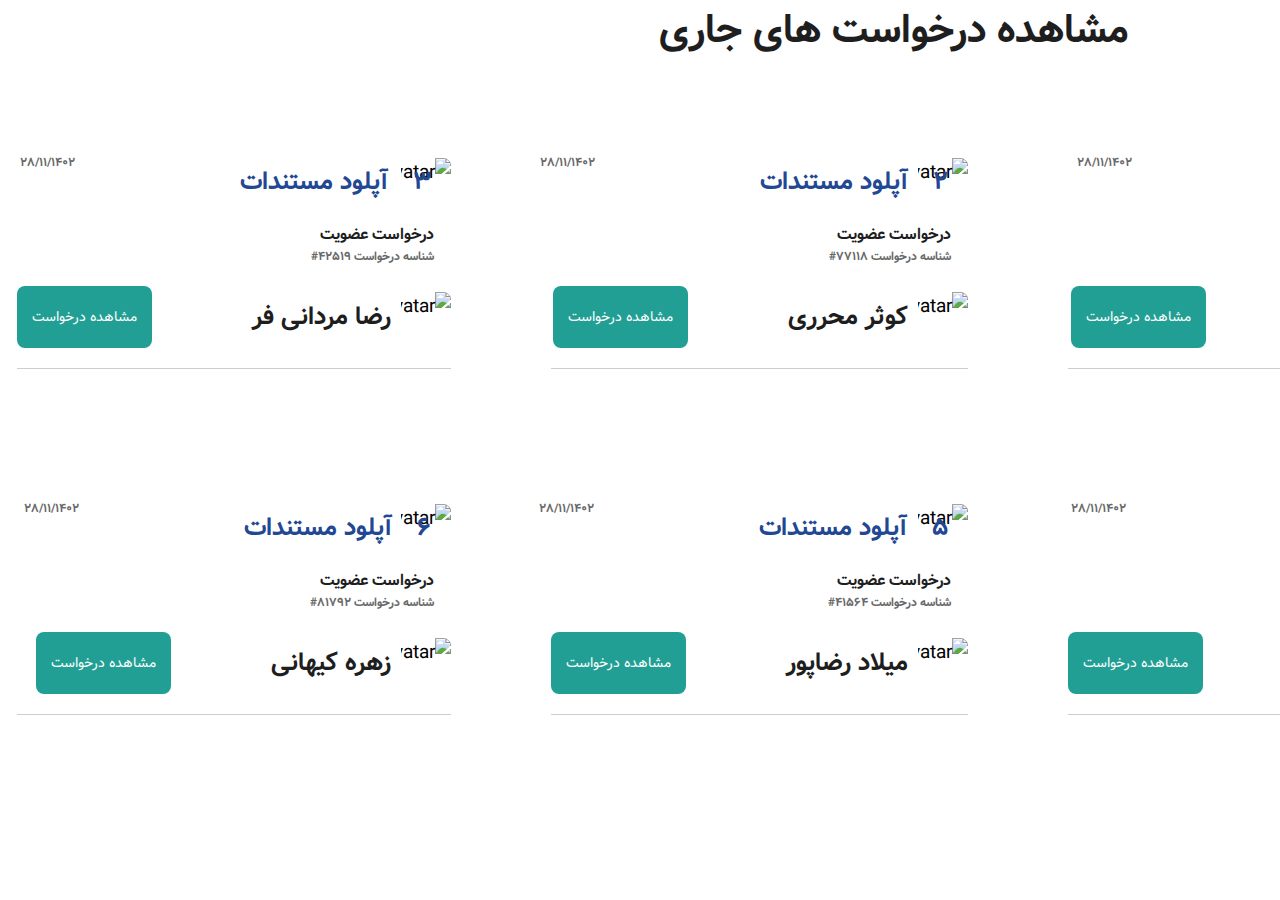
==== src/index.html @ 067192a9 "initial commit" ====
<!DOCTYPE html>
<html lang="en" dir="rtl">
  <head>
    <meta charset="UTF-8" />
    <meta name="viewport" content="width=device-width, initial-scale=1.0" />
    <link rel="stylesheet" href="./CSS/fonts.css" />
    <link rel="stylesheet" href="./CSS/style.css" />
    <title>Task 1</title>
  </head>
  <body>
    <header><h1>مشاهده درخواست های جاری</h1></header>
   <section class="container .block">
    <section class="card">
      <section class="request block">
        <div class="avatar">
          <figure class="avatar__figure">
            <img
              src="./assets/images/request-box-number.png"
              alt="Username Avatar"
            />
            <figcaption class="avatar__caption">
              <span
                ><div class="item-box"><h2>1</h2></div></span
              >
              <h2>آپلود مستندات</h2>
            </figcaption>
          </figure>
          <h3 class="request__date">28/11/1402</h3>
        </div>
      </section>
      <section class="request__text">
        <h2>درخواست عضویت</h2>
        <h3>شناسه درخواست 32546#</h3>
      </section>
      <section class="footer block">
        <div class="avatar">
          <figure class="avatar__figure">
            <img src="./assets/images/Avatar-1.png" alt="Username Avatar" />
            <figcaption class="avatar__caption">
              <h2>محمد کارزانی</h2>
            </figcaption>
          </figure>
        </div>
        <button class="btn">مشاهده درخواست</button>
      </section>
    </section>
    <section class="card">
      <section class="request block">
        <div class="avatar">
          <figure class="avatar__figure">
            <img
              src="./assets/images/request-box-number.png"
              alt="Username Avatar"
            />
            <figcaption class="avatar__caption">
              <span
                ><div class="item-box"><h2>2</h2></div></span
              >
              <h2>آپلود مستندات</h2>
            </figcaption>
          </figure>
          <h3 class="request__date">28/11/1402</h3>
        </div>
      </section>
      <section class="request__text">
        <h2>درخواست عضویت</h2>
        <h3>شناسه درخواست 77118#</h3>
      </section>
      <section class="footer block">
        <div class="avatar">
          <figure class="avatar__figure">
            <img src="./assets/images/Avatar-2.png" alt="Username Avatar" />
            <figcaption class="avatar__caption">
              <h2>کوثر محرری</h2>
            </figcaption>
          </figure>
        </div>
        <button class="btn">مشاهده درخواست</button>
      </section>
    </section>
    <section class="card">
      <section class="request block">
        <div class="avatar">
          <figure class="avatar__figure">
            <img
              src="./assets/images/request-box-number.png"
              alt="Username Avatar"
            />
            <figcaption class="avatar__caption">
              <span
                ><div class="item-box"><h2>3</h2></div></span
              >
              <h2>آپلود مستندات</h2>
            </figcaption>
          </figure>
          <h3 class="request__date">28/11/1402</h3>
        </div>
      </section>
      <section class="request__text">
        <h2>درخواست عضویت</h2>
        <h3>شناسه درخواست 42519#</h3>
      </section>
      <section class="footer block">
        <div class="avatar">
          <figure class="avatar__figure">
            <img src="./assets/images/Avatar-3.png" alt="Username Avatar" />
            <figcaption class="avatar__caption">
              <h2>رضا مردانی فر</h2>
            </figcaption>
          </figure>
        </div>
        <button class="btn">مشاهده درخواست</button>
      </section>
    </section>
    <section class="card">
      <section class="request block">
        <div class="avatar">
          <figure class="avatar__figure">
            <img
              src="./assets/images/request-box-number.png"
              alt="Username Avatar"
            />
            <figcaption class="avatar__caption">
              <span
                ><div class="item-box"><h2>4</h2></div></span
              >
              <h2>آپلود مستندات</h2>
            </figcaption>
          </figure>
          <h3 class="request__date">28/11/1402</h3>
        </div>
      </section>
      <section class="request__text">
        <h2>درخواست عضویت</h2>
        <h3>شناسه درخواست 10763#</h3>
      </section>
      <section class="footer block">
        <div class="avatar">
          <figure class="avatar__figure">
            <img src="./assets/images/Avatar-4.png" alt="Username Avatar" />
            <figcaption class="avatar__caption">
              <h2>منصور حسنی</h2>
            </figcaption>
          </figure>
        </div>
        <button class="btn">مشاهده درخواست</button>
      </section>
    </section>
    <section class="card">
      <section class="request block">
        <div class="avatar">
          <figure class="avatar__figure">
            <img
              src="./assets/images/request-box-number.png"
              alt="Username Avatar"
            />
            <figcaption class="avatar__caption">
              <span
                ><div class="item-box"><h2>5</h2></div></span
              >
              <h2>آپلود مستندات</h2>
            </figcaption>
          </figure>
          <h3 class="request__date">28/11/1402</h3>
        </div>
      </section>
      <section class="request__text">
        <h2>درخواست عضویت</h2>
        <h3>شناسه درخواست 41564#</h3>
      </section>
      <section class="footer block">
        <div class="avatar">
          <figure class="avatar__figure">
            <img src="./assets/images/Avatar-5.png" alt="Username Avatar" />
            <figcaption class="avatar__caption">
              <h2>میلاد رضاپور </h2>
            </figcaption>
          </figure>
        </div>
        <button class="btn">مشاهده درخواست</button>
      </section>
    </section>
    <section class="card">
      <section class="request block">
        <div class="avatar">
          <figure class="avatar__figure">
            <img
              src="./assets/images/request-box-number.png"
              alt="Username Avatar"
            />
            <figcaption class="avatar__caption">
              <span
                ><div class="item-box"><h2>6</h2></div></span
              >
              <h2>آپلود مستندات</h2>
            </figcaption>
          </figure>
          <h3 class="request__date">28/11/1402</h3>
        </div>
      </section>
      <section class="request__text">
        <h2>درخواست عضویت</h2>
        <h3>شناسه درخواست 81792#</h3>
      </section>
      <section class="footer block">
        <div class="avatar">
          <figure class="avatar__figure">
            <img src="./assets/images/Avatar-6.png" alt="Username Avatar" />
            <figcaption class="avatar__caption">
              <h2>زهره کیهانی</h2>
            </figcaption>
          </figure>
        </div>
        <button class="btn">مشاهده درخواست</button>
      </section>
    </section>
   </section>
    <script src="./JS/main.js"></script>
  </body>
</html>
---- src/CSS/fonts.css ----
@font-face {
  font-family: "vazir";
  font-weight: 400;
  font-style: normal;
  src: url("/assets/fonts/Vazir.woff") format("woff");
}

@font-face {
  font-family: "vazir";
  font-weight: 700;
  font-style: normal;
  src: url("/assets/fonts/Vazir-Bold.woff") format("woff");
}

body,
button {
  font-family: "vazir";
}
* {
  -webkit-user-select: none;
} 

/*  PREVENT TEXT SIZE SCALLING */

/* iPhone, portrait & landscape. */
@media all and (max-device-width: 480px) {
  html,
  body,
  p {
    text-size-adjust: none !important;
    -webkit-text-size-adjust: none !important;
    -moz-text-size-adjust: none !important;
    -ms-text-size-adjust: none !important;
  }
}
/* iPad, portrait & landscape. */
@media all and (min-device-width: 768px) and (max-device-width: 1024px) {
  html,
  body,
  p {
    text-size-adjust: none !important;
    -webkit-text-size-adjust: none !important;
    -moz-text-size-adjust: none !important;
    -ms-text-size-adjust: none !important;
  }
}
---- src/CSS/style.css ----
/* Reset  */
*,
*::before,
*::after {
  box-sizing: border-box;
  margin: 0;
  padding: 0;
  list-style: none;
}

/* root variable */
:root {
  --color-primary: #219f94;
  --color-secondary: #afcfde;
  --color-headings: #1e1e1e;
  --color-numbers: #224893;
  --color-text: #696969;
  --color-white: #fff;
  --avatar-size: 50px;
}

html {
  display: block;
  font-size: 62.5%;
}

html,
body,
p {
  text-size-adjust: none !important;
  -webkit-text-size-adjust: none !important;
  -moz-text-size-adjust: none !important;
  -ms-text-size-adjust: none !important;
}

h1,
h2 {
  font-weight: 700;
}

body {
  font-size: 1.2rem;
  padding: 0 1.5rem;
}

h1 {
  font-size: 3rem;
  text-align: center;
}

h2 {
  font-size: 1.6rem;
}

p,
h3 {
  font-size: 1.2rem;
}

h1,
h2 {
  color: var(--color-headings);
}

h3,
p {
  color: var(--color-text);
  font-weight: 700;
}

header {
  padding-right: 2rem;
  text-wrap: nowrap;
}

.container {
  text-wrap: nowrap;
}

@media screen and (min-width: 640px) and (max-width: 1023px) {
  body {
    font-size: 1.1rem;
  }
  h1 {
    font-size: 3rem;
  }
  h2 {
    font-size: 1.5rem;
  }
  .container {
    display: grid;
    align-items: center;
    grid-template-columns: 1fr 1fr;
    column-gap: 40px;
    row-gap: 10px;
    text-wrap: nowrap;
  }
}

@media screen and (min-width: 1024px) {
  body {
    font-size: 1.9rem;
  }
  header {
    font-size: 7rem;
  }
  h1 {
    font-size: 4rem;
  }
  h2 {
    font-size: 2.5rem;
  }
  .container {
    display: grid;
    align-items: center;
    grid-template-columns: 1fr 1fr 1fr;
    column-gap: 40px;
    row-gap: 10px;
    text-wrap: nowrap;
  }
}

/* Buttons */
.btn {
  background-color: var(--color-primary);
  color: var(--color-white);
  cursor: pointer;
  outline: 0;
  border: 0;
  padding: 2rem 1.5rem;
  border-radius: 8px;
  margin: 1rem 0;
  text-align: center;
  white-space: nowrap;
  font-size: 1.4rem;
  margin-right: 10rem;
}

/* Avatar */
.footer {
  display: flex;
  flex-direction: row;
  justify-content: flex-start;
  flex-wrap: nowrap;
}

.avatar {
  display: flex;
  flex-direction: row;
  flex-wrap: nowrap;
}

.avatar__figure {
  display: flex;
  align-items: center;
  flex-direction: row;
  flex-wrap: nowrap;
}
.avatar__figure > img {
  width: 50px;
  height: 50px;
  border-radius: 7px;
}
.avatar__caption {
  font-size: 1.2rem;
  margin-right: 1rem;
}

/* Request */
.request {
  display: flex;
  flex-direction: row;
  justify-content: flex-start;
  flex-wrap: nowrap;
  margin-top: 6rem;
}

.request .avatar__caption {
  color: var(--color-numbers);
  display: flex;
  flex-direction: row;
  flex-wrap: nowrap;
  justify-content: space-between;
}
.request .avatar__caption > span {
  color: var(--color-numbers);
  position: relative;
  right: -50px;
  font-size: 2.5rem;
  font-weight: 700;
}

.request .avatar__caption > h2 {
  color: var(--color-numbers);
  align-self: center;
  position: relative;
  right: -35px;
}
.request__date {
  color: #696969;
}

.request .request__date {
  position: relative;
  left: -130px;
  padding-left: 2rem;
}

.request__text {
  margin: 1rem;
  padding-right: 0.75rem;
}
.request__text > h2 {
  font-size: 1.6rem;
}

.item-box {
  display: flex;
  flex-direction: row;
}

.item-box > h2 {
  font-size: 2.5rem;
  align-self: center;
  padding: 1rem 1rem;
  color: var(--color-numbers);
  display: inline-block;
  text-align: center;
}

/*  Card */

.card {
  margin: 3rem;
  border-bottom: 1px solid #4444;
  padding-bottom: 1rem;
}
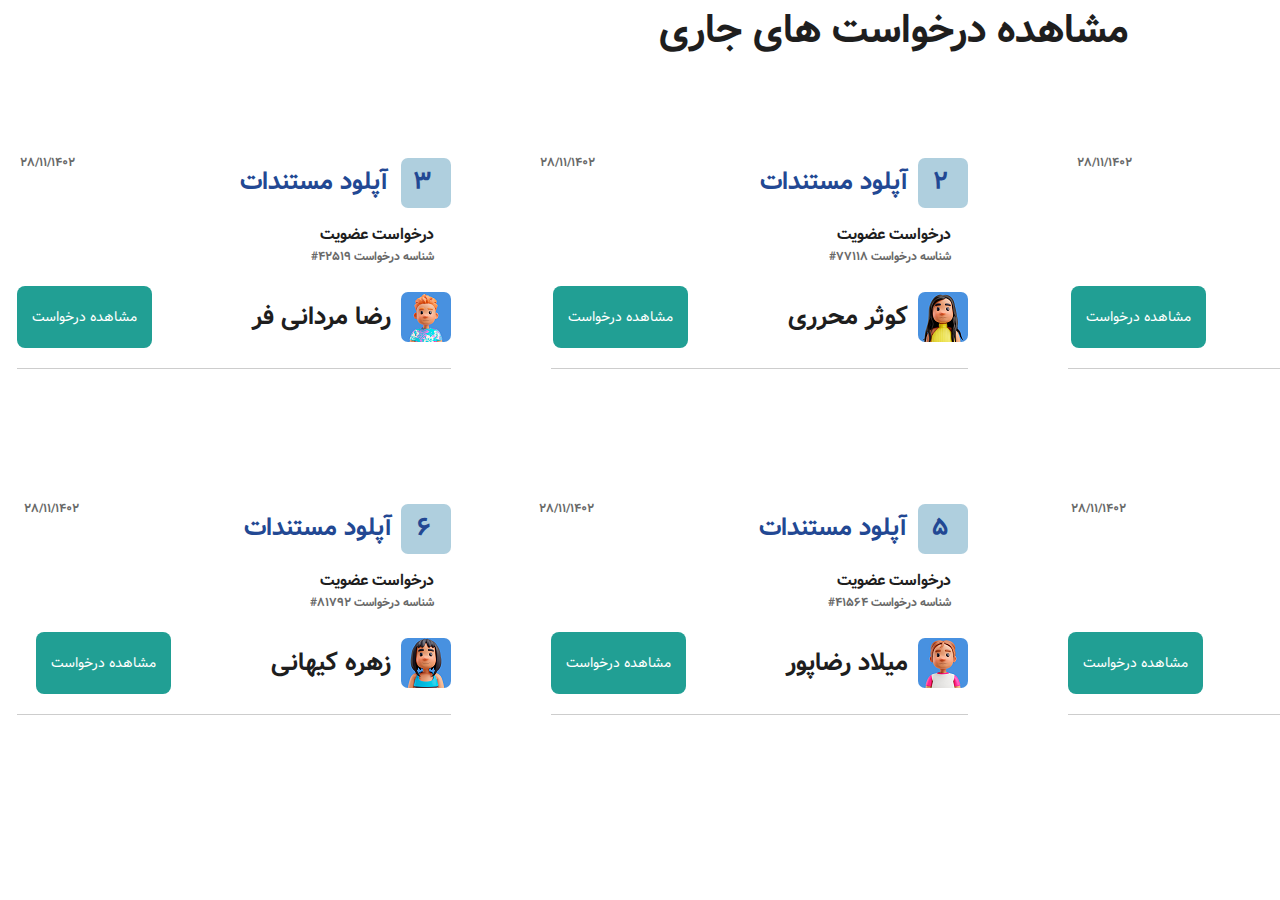
==== commit 51a7d4ea: "initial commit" ====
--- a/src/index.html
+++ b/src/index.html
@@ -9,212 +9,212 @@
   </head>
   <body>
     <header><h1>مشاهده درخواست های جاری</h1></header>
-   <section class="container .block">
-    <section class="card">
-      <section class="request block">
-        <div class="avatar">
-          <figure class="avatar__figure">
-            <img
-              src="./assets/images/request-box-number.png"
-              alt="Username Avatar"
-            />
-            <figcaption class="avatar__caption">
-              <span
-                ><div class="item-box"><h2>1</h2></div></span
-              >
-              <h2>آپلود مستندات</h2>
-            </figcaption>
-          </figure>
-          <h3 class="request__date">28/11/1402</h3>
-        </div>
-      </section>
-      <section class="request__text">
-        <h2>درخواست عضویت</h2>
-        <h3>شناسه درخواست 32546#</h3>
-      </section>
-      <section class="footer block">
-        <div class="avatar">
-          <figure class="avatar__figure">
-            <img src="./assets/images/Avatar-1.png" alt="Username Avatar" />
-            <figcaption class="avatar__caption">
-              <h2>محمد کارزانی</h2>
-            </figcaption>
-          </figure>
-        </div>
-        <button class="btn">مشاهده درخواست</button>
+    <section class="container .block">
+      <section class="card">
+        <section class="request block">
+          <div class="avatar">
+            <figure class="avatar__figure">
+              <img
+                src="../assets/images/request-box-number.png"
+                alt="Username Avatar"
+              />
+              <figcaption class="avatar__caption">
+                <span
+                  ><div class="item-box"><h2>1</h2></div></span
+                >
+                <h2>آپلود مستندات</h2>
+              </figcaption>
+            </figure>
+            <h3 class="request__date">28/11/1402</h3>
+          </div>
+        </section>
+        <section class="request__text">
+          <h2>درخواست عضویت</h2>
+          <h3>شناسه درخواست 32546#</h3>
+        </section>
+        <section class="footer block">
+          <div class="avatar">
+            <figure class="avatar__figure">
+              <img src="../assets/images/Avatar-1.png" alt="Username Avatar" />
+              <figcaption class="avatar__caption">
+                <h2>محمد کارزانی</h2>
+              </figcaption>
+            </figure>
+          </div>
+          <button class="btn">مشاهده درخواست</button>
+        </section>
+      </section>
+      <section class="card">
+        <section class="request block">
+          <div class="avatar">
+            <figure class="avatar__figure">
+              <img
+                src="../assets/images/request-box-number.png"
+                alt="Username Avatar"
+              />
+              <figcaption class="avatar__caption">
+                <span
+                  ><div class="item-box"><h2>2</h2></div></span
+                >
+                <h2>آپلود مستندات</h2>
+              </figcaption>
+            </figure>
+            <h3 class="request__date">28/11/1402</h3>
+          </div>
+        </section>
+        <section class="request__text">
+          <h2>درخواست عضویت</h2>
+          <h3>شناسه درخواست 77118#</h3>
+        </section>
+        <section class="footer block">
+          <div class="avatar">
+            <figure class="avatar__figure">
+              <img src="../assets/images/Avatar-2.png" alt="Username Avatar" />
+              <figcaption class="avatar__caption">
+                <h2>کوثر محرری</h2>
+              </figcaption>
+            </figure>
+          </div>
+          <button class="btn">مشاهده درخواست</button>
+        </section>
+      </section>
+      <section class="card">
+        <section class="request block">
+          <div class="avatar">
+            <figure class="avatar__figure">
+              <img
+                src="../assets/images/request-box-number.png"
+                alt="Username Avatar"
+              />
+              <figcaption class="avatar__caption">
+                <span
+                  ><div class="item-box"><h2>3</h2></div></span
+                >
+                <h2>آپلود مستندات</h2>
+              </figcaption>
+            </figure>
+            <h3 class="request__date">28/11/1402</h3>
+          </div>
+        </section>
+        <section class="request__text">
+          <h2>درخواست عضویت</h2>
+          <h3>شناسه درخواست 42519#</h3>
+        </section>
+        <section class="footer block">
+          <div class="avatar">
+            <figure class="avatar__figure">
+              <img src="../assets/images/Avatar-3.png" alt="Username Avatar" />
+              <figcaption class="avatar__caption">
+                <h2>رضا مردانی فر</h2>
+              </figcaption>
+            </figure>
+          </div>
+          <button class="btn">مشاهده درخواست</button>
+        </section>
+      </section>
+      <section class="card">
+        <section class="request block">
+          <div class="avatar">
+            <figure class="avatar__figure">
+              <img
+                src="../assets/images/request-box-number.png"
+                alt="Username Avatar"
+              />
+              <figcaption class="avatar__caption">
+                <span
+                  ><div class="item-box"><h2>4</h2></div></span
+                >
+                <h2>آپلود مستندات</h2>
+              </figcaption>
+            </figure>
+            <h3 class="request__date">28/11/1402</h3>
+          </div>
+        </section>
+        <section class="request__text">
+          <h2>درخواست عضویت</h2>
+          <h3>شناسه درخواست 10763#</h3>
+        </section>
+        <section class="footer block">
+          <div class="avatar">
+            <figure class="avatar__figure">
+              <img src="../assets/images/Avatar-4.png" alt="Username Avatar" />
+              <figcaption class="avatar__caption">
+                <h2>منصور حسنی</h2>
+              </figcaption>
+            </figure>
+          </div>
+          <button class="btn">مشاهده درخواست</button>
+        </section>
+      </section>
+      <section class="card">
+        <section class="request block">
+          <div class="avatar">
+            <figure class="avatar__figure">
+              <img
+                src="../assets/images/request-box-number.png"
+                alt="Username Avatar"
+              />
+              <figcaption class="avatar__caption">
+                <span
+                  ><div class="item-box"><h2>5</h2></div></span
+                >
+                <h2>آپلود مستندات</h2>
+              </figcaption>
+            </figure>
+            <h3 class="request__date">28/11/1402</h3>
+          </div>
+        </section>
+        <section class="request__text">
+          <h2>درخواست عضویت</h2>
+          <h3>شناسه درخواست 41564#</h3>
+        </section>
+        <section class="footer block">
+          <div class="avatar">
+            <figure class="avatar__figure">
+              <img src="../assets/images/Avatar-5.png" alt="Username Avatar" />
+              <figcaption class="avatar__caption">
+                <h2>میلاد رضاپور</h2>
+              </figcaption>
+            </figure>
+          </div>
+          <button class="btn">مشاهده درخواست</button>
+        </section>
+      </section>
+      <section class="card">
+        <section class="request block">
+          <div class="avatar">
+            <figure class="avatar__figure">
+              <img
+                src="../assets/images/request-box-number.png"
+                alt="Username Avatar"
+              />
+              <figcaption class="avatar__caption">
+                <span
+                  ><div class="item-box"><h2>6</h2></div></span
+                >
+                <h2>آپلود مستندات</h2>
+              </figcaption>
+            </figure>
+            <h3 class="request__date">28/11/1402</h3>
+          </div>
+        </section>
+        <section class="request__text">
+          <h2>درخواست عضویت</h2>
+          <h3>شناسه درخواست 81792#</h3>
+        </section>
+        <section class="footer block">
+          <div class="avatar">
+            <figure class="avatar__figure">
+              <img src="../assets/images/Avatar-6.png" alt="Username Avatar" />
+              <figcaption class="avatar__caption">
+                <h2>زهره کیهانی</h2>
+              </figcaption>
+            </figure>
+          </div>
+          <button class="btn">مشاهده درخواست</button>
+        </section>
       </section>
     </section>
-    <section class="card">
-      <section class="request block">
-        <div class="avatar">
-          <figure class="avatar__figure">
-            <img
-              src="./assets/images/request-box-number.png"
-              alt="Username Avatar"
-            />
-            <figcaption class="avatar__caption">
-              <span
-                ><div class="item-box"><h2>2</h2></div></span
-              >
-              <h2>آپلود مستندات</h2>
-            </figcaption>
-          </figure>
-          <h3 class="request__date">28/11/1402</h3>
-        </div>
-      </section>
-      <section class="request__text">
-        <h2>درخواست عضویت</h2>
-        <h3>شناسه درخواست 77118#</h3>
-      </section>
-      <section class="footer block">
-        <div class="avatar">
-          <figure class="avatar__figure">
-            <img src="./assets/images/Avatar-2.png" alt="Username Avatar" />
-            <figcaption class="avatar__caption">
-              <h2>کوثر محرری</h2>
-            </figcaption>
-          </figure>
-        </div>
-        <button class="btn">مشاهده درخواست</button>
-      </section>
-    </section>
-    <section class="card">
-      <section class="request block">
-        <div class="avatar">
-          <figure class="avatar__figure">
-            <img
-              src="./assets/images/request-box-number.png"
-              alt="Username Avatar"
-            />
-            <figcaption class="avatar__caption">
-              <span
-                ><div class="item-box"><h2>3</h2></div></span
-              >
-              <h2>آپلود مستندات</h2>
-            </figcaption>
-          </figure>
-          <h3 class="request__date">28/11/1402</h3>
-        </div>
-      </section>
-      <section class="request__text">
-        <h2>درخواست عضویت</h2>
-        <h3>شناسه درخواست 42519#</h3>
-      </section>
-      <section class="footer block">
-        <div class="avatar">
-          <figure class="avatar__figure">
-            <img src="./assets/images/Avatar-3.png" alt="Username Avatar" />
-            <figcaption class="avatar__caption">
-              <h2>رضا مردانی فر</h2>
-            </figcaption>
-          </figure>
-        </div>
-        <button class="btn">مشاهده درخواست</button>
-      </section>
-    </section>
-    <section class="card">
-      <section class="request block">
-        <div class="avatar">
-          <figure class="avatar__figure">
-            <img
-              src="./assets/images/request-box-number.png"
-              alt="Username Avatar"
-            />
-            <figcaption class="avatar__caption">
-              <span
-                ><div class="item-box"><h2>4</h2></div></span
-              >
-              <h2>آپلود مستندات</h2>
-            </figcaption>
-          </figure>
-          <h3 class="request__date">28/11/1402</h3>
-        </div>
-      </section>
-      <section class="request__text">
-        <h2>درخواست عضویت</h2>
-        <h3>شناسه درخواست 10763#</h3>
-      </section>
-      <section class="footer block">
-        <div class="avatar">
-          <figure class="avatar__figure">
-            <img src="./assets/images/Avatar-4.png" alt="Username Avatar" />
-            <figcaption class="avatar__caption">
-              <h2>منصور حسنی</h2>
-            </figcaption>
-          </figure>
-        </div>
-        <button class="btn">مشاهده درخواست</button>
-      </section>
-    </section>
-    <section class="card">
-      <section class="request block">
-        <div class="avatar">
-          <figure class="avatar__figure">
-            <img
-              src="./assets/images/request-box-number.png"
-              alt="Username Avatar"
-            />
-            <figcaption class="avatar__caption">
-              <span
-                ><div class="item-box"><h2>5</h2></div></span
-              >
-              <h2>آپلود مستندات</h2>
-            </figcaption>
-          </figure>
-          <h3 class="request__date">28/11/1402</h3>
-        </div>
-      </section>
-      <section class="request__text">
-        <h2>درخواست عضویت</h2>
-        <h3>شناسه درخواست 41564#</h3>
-      </section>
-      <section class="footer block">
-        <div class="avatar">
-          <figure class="avatar__figure">
-            <img src="./assets/images/Avatar-5.png" alt="Username Avatar" />
-            <figcaption class="avatar__caption">
-              <h2>میلاد رضاپور </h2>
-            </figcaption>
-          </figure>
-        </div>
-        <button class="btn">مشاهده درخواست</button>
-      </section>
-    </section>
-    <section class="card">
-      <section class="request block">
-        <div class="avatar">
-          <figure class="avatar__figure">
-            <img
-              src="./assets/images/request-box-number.png"
-              alt="Username Avatar"
-            />
-            <figcaption class="avatar__caption">
-              <span
-                ><div class="item-box"><h2>6</h2></div></span
-              >
-              <h2>آپلود مستندات</h2>
-            </figcaption>
-          </figure>
-          <h3 class="request__date">28/11/1402</h3>
-        </div>
-      </section>
-      <section class="request__text">
-        <h2>درخواست عضویت</h2>
-        <h3>شناسه درخواست 81792#</h3>
-      </section>
-      <section class="footer block">
-        <div class="avatar">
-          <figure class="avatar__figure">
-            <img src="./assets/images/Avatar-6.png" alt="Username Avatar" />
-            <figcaption class="avatar__caption">
-              <h2>زهره کیهانی</h2>
-            </figcaption>
-          </figure>
-        </div>
-        <button class="btn">مشاهده درخواست</button>
-      </section>
-    </section>
-   </section>
     <script src="./JS/main.js"></script>
   </body>
 </html>
